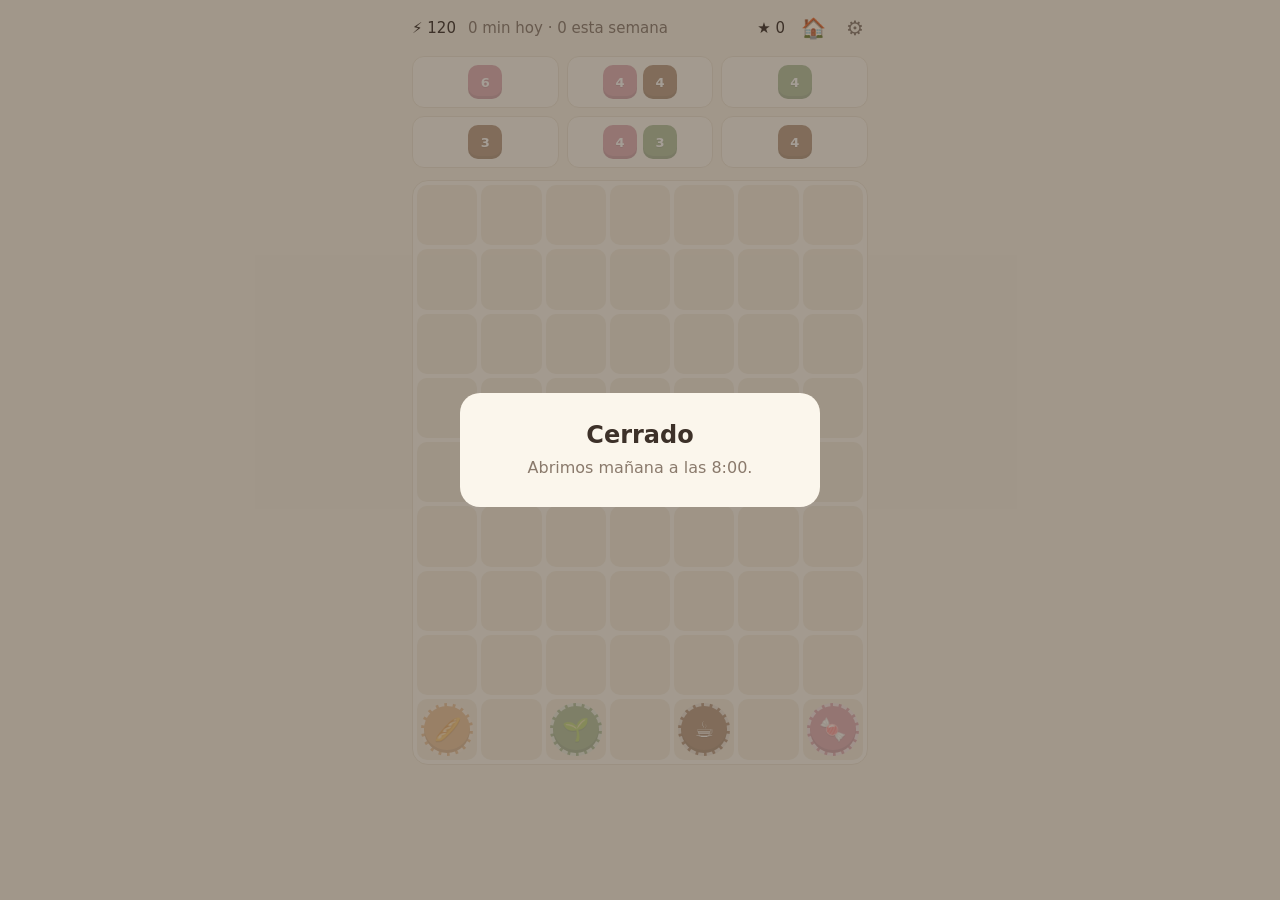
==== index.html @ cf666005 "Progresión: el local con 30 piezas desbloqueables; fix render de pedidos Co-Authored-By: Claude Fabl" ====
<!doctype html>
<html lang="es">
<head>
  <meta charset="utf-8">
  <meta name="viewport" content="width=device-width, initial-scale=1, viewport-fit=cover, user-scalable=no">
  <meta name="theme-color" content="#f3ead9">
  <meta name="apple-mobile-web-app-capable" content="yes">
  <meta name="apple-mobile-web-app-status-bar-style" content="default">
  <title>Bistró</title>
  <link rel="manifest" href="manifest.json">
  <link rel="stylesheet" href="style.css">
</head>
<body>
  <main id="app">
    <header class="top">
      <div class="stat" id="energy" title="Energía de hoy"></div>
      <div class="stat time" id="minutes" title="Minutos jugados"></div>
      <div class="stat" id="stars" title="Estrellas"></div>
      <button class="icon-btn" id="local-btn" aria-label="El local">🏠</button>
      <button class="icon-btn" id="settings-btn" aria-label="Ajustes">⚙</button>
    </header>

    <section class="orders" id="orders"></section>

    <section class="board-wrap">
      <div class="board" id="board"></div>
      <div class="trash" id="trash">🗑</div>
    </section>

    <div class="notice" id="notice" hidden></div>

    <div class="overlay" id="overlay" hidden>
      <div class="card">
        <h1 id="overlay-title"></h1>
        <p id="overlay-text"></p>
      </div>
    </div>

    <div class="overlay" id="local" hidden>
      <div class="card local-card">
        <h1>El local</h1>
        <div class="scene" id="local-scene"></div>
        <p id="local-caption"></p>
        <div class="row"><button type="button" id="local-close">Cerrar</button></div>
      </div>
    </div>

    <div class="overlay" id="settings" hidden>
      <div class="card settings-card">
        <h1>Ajustes</h1>
        <p class="muted">Los cambios aplican desde el próximo reset (7:00).</p>
        <form id="settings-form"></form>
        <div class="row">
          <button type="button" id="settings-cancel">Cerrar</button>
          <button type="button" class="primary" id="settings-save">Guardar</button>
        </div>
      </div>
    </div>
  </main>
  <script src="local.js"></script>
  <script src="app.js"></script>
</body>
</html>
---- style.css ----
:root {
  --bg: #f3ead9;
  --paper: #fbf6ec;
  --ink: #3d3129;
  --muted: #8a7a6c;
  --line: #e2d6c2;
  --cell: #ece2cf;
  --accent: #c9643f;

  --pan: #d9a066;
  --huerta: #7f9c6a;
  --cafe: #8b5e3c;
  --dulce: #c97b8e;

  --cols: 7;
  --rows: 9;
  --gap: 4px;
}

* { box-sizing: border-box; }

html, body {
  margin: 0;
  height: 100%;
  background: var(--bg);
  color: var(--ink);
  font-family: ui-rounded, "SF Pro Rounded", "Nunito", system-ui, sans-serif;
  -webkit-tap-highlight-color: transparent;
  overscroll-behavior: none;
  touch-action: manipulation;
}

#app {
  max-width: 480px;
  margin: 0 auto;
  min-height: 100%;
  display: flex;
  flex-direction: column;
  padding: max(12px, env(safe-area-inset-top)) 12px max(12px, env(safe-area-inset-bottom));
  gap: 12px;
}

.top {
  display: flex;
  align-items: center;
  gap: 12px;
  font-size: 15px;
}
.stat { font-variant-numeric: tabular-nums; }
.stat.time { color: var(--muted); flex: 1; }
.icon-btn {
  background: none; border: 0; font-size: 20px; color: var(--muted);
  cursor: pointer; padding: 4px;
}

/* Pedidos */
.orders {
  display: grid;
  grid-template-columns: repeat(3, 1fr);
  gap: 8px;
}
.order {
  background: var(--paper);
  border: 1px solid var(--line);
  border-radius: 12px;
  padding: 8px;
  display: flex;
  gap: 6px;
  justify-content: center;
  align-items: center;
  min-height: 52px;
  transition: background .15s, transform .15s;
}
.order.done { opacity: .35; }
.order.target { background: #e7f0dd; transform: scale(1.04); }
.order .item { position: static; width: 34px; height: 34px; font-size: 13px; flex: none; }
.order .item.have { outline: 3px solid #7f9c6a; }

/* Tablero */
.board-wrap { position: relative; }
.board {
  display: grid;
  grid-template-columns: repeat(var(--cols), 1fr);
  gap: var(--gap);
  background: var(--paper);
  border: 1px solid var(--line);
  border-radius: 16px;
  padding: var(--gap);
  user-select: none;
  touch-action: none;
}
.cell {
  aspect-ratio: 1;
  background: var(--cell);
  border-radius: 10px;
  position: relative;
}
.cell.over { background: #e3d7bf; }

.item {
  position: absolute;
  inset: 4px;
  border-radius: 10px;
  display: flex;
  align-items: center;
  justify-content: center;
  font-weight: 700;
  font-size: 16px;
  color: #fff;
  text-shadow: 0 1px 0 rgba(0,0,0,.15);
  box-shadow: inset 0 -3px 0 rgba(0,0,0,.12);
  touch-action: none;
  cursor: grab;
}
.item.pan    { background: var(--pan); }
.item.huerta { background: var(--huerta); }
.item.cafe   { background: var(--cafe); }
.item.dulce  { background: var(--dulce); }
.item.gen {
  border-radius: 50%;
  border: 3px dashed rgba(255,255,255,.7);
  font-size: 22px;
  cursor: pointer;
}
.item.gen.empty { filter: saturate(.3) brightness(1.1); }
.item.dragging {
  position: fixed;
  inset: auto;
  width: 48px; height: 48px;
  z-index: 50;
  pointer-events: none;
  transform: translate(-50%, -50%) scale(1.1);
  box-shadow: 0 8px 20px rgba(0,0,0,.25);
}
.item.ghost { opacity: .25; }
.item.wants { outline: 3px solid #fff; outline-offset: -3px; }

/* Nivel máximo */
.item.max::after {
  content: "★";
  position: absolute; top: 2px; right: 5px;
  font-size: 10px; opacity: .8;
}

.trash {
  position: absolute;
  left: 50%; bottom: -8px;
  transform: translate(-50%, 100%);
  background: var(--paper);
  border: 1px solid var(--line);
  border-radius: 999px;
  width: 56px; height: 56px;
  display: flex; align-items: center; justify-content: center;
  font-size: 24px;
  opacity: 0;
  transition: opacity .15s, background .15s;
  pointer-events: none;
}
.trash.show { opacity: 1; }
.trash.over { background: #f3d4c9; }

.notice {
  text-align: center;
  color: var(--muted);
  font-size: 14px;
}

/* Overlays */
.overlay {
  position: fixed; inset: 0;
  background: rgba(61,49,41,.45);
  display: flex; align-items: center; justify-content: center;
  padding: 24px;
  z-index: 100;
}
.overlay[hidden] { display: none; }
.card {
  background: var(--paper);
  border-radius: 20px;
  padding: 28px 24px;
  max-width: 360px;
  width: 100%;
  text-align: center;
}
.card h1 { margin: 0 0 8px; font-size: 24px; }
.card p { margin: 0; color: var(--muted); line-height: 1.4; }
.local-card .scene {
  border-radius: 12px; overflow: hidden; border: 1px solid var(--line);
  margin: 8px 0 12px; line-height: 0;
}
.local-card p { font-size: 14px; }
.local-card .row { display: flex; justify-content: center; margin-top: 16px; }
.local-card button {
  font: inherit; padding: 8px 16px; border-radius: 10px;
  border: 1px solid var(--line); background: var(--paper); color: var(--ink); cursor: pointer;
}
.settings-card { text-align: left; }
.settings-card .muted { font-size: 13px; margin-bottom: 12px; }
.settings-card label {
  display: flex; justify-content: space-between; align-items: center;
  padding: 8px 0; border-bottom: 1px solid var(--line); font-size: 15px;
}
.settings-card input {
  width: 72px; text-align: right; font: inherit;
  border: 1px solid var(--line); border-radius: 8px; padding: 4px 8px;
  background: #fff; color: var(--ink);
}
.settings-card .row { display: flex; gap: 8px; margin-top: 16px; justify-content: flex-end; }
.settings-card button {
  font: inherit; padding: 8px 16px; border-radius: 10px;
  border: 1px solid var(--line); background: var(--paper); color: var(--ink); cursor: pointer;
}
.settings-card button.primary { background: var(--accent); color: #fff; border-color: var(--accent); }

#app.locked .board { opacity: .55; pointer-events: none; }
#app.locked .orders { opacity: .55; pointer-events: none; }
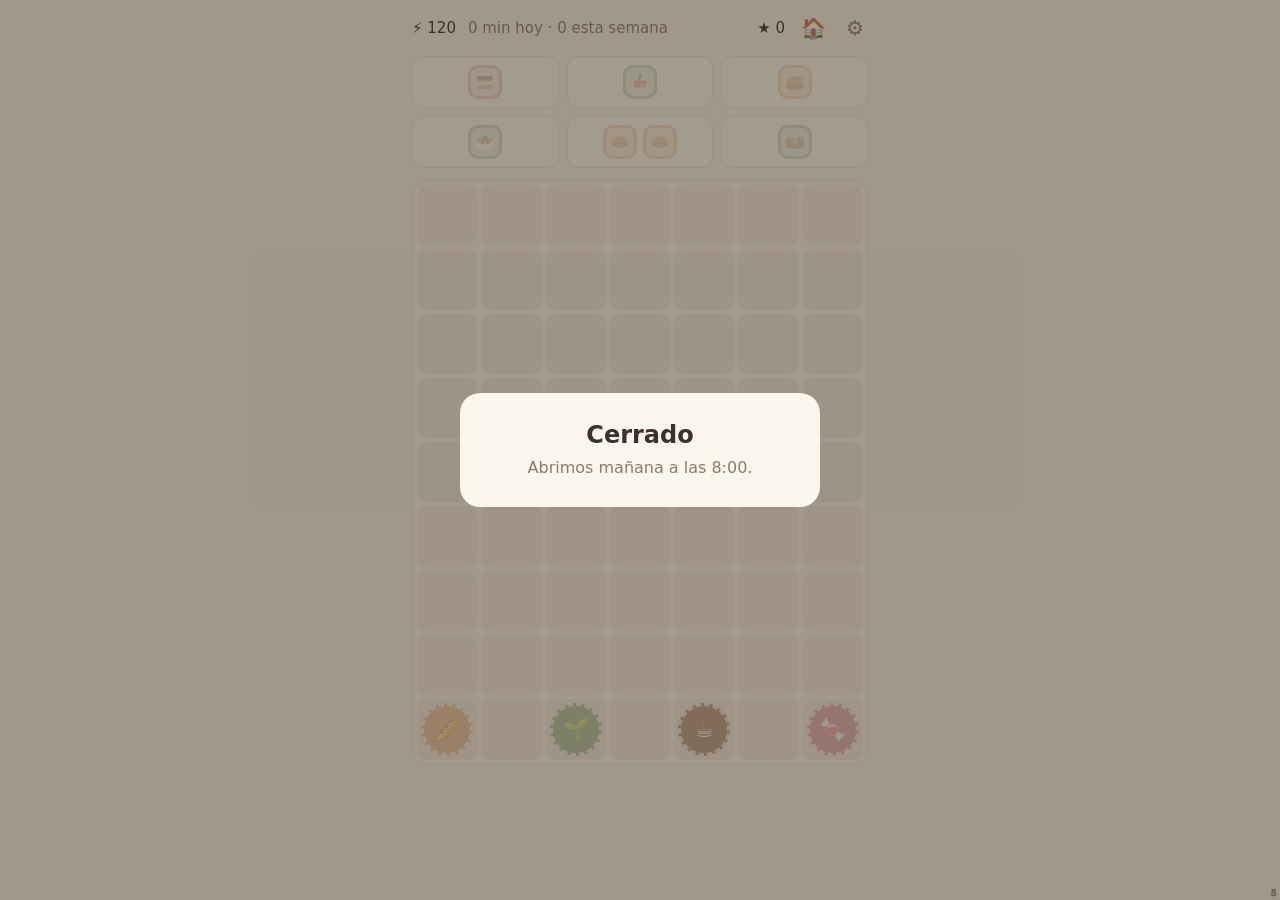
==== commit d2c38ff8: "Arte: 28 iconos SVG de ítems y casillas con fondo claro por cadena Co-Authored-By: Claude Fable 5.1 " ====
--- a/index.html
+++ b/index.html
@@ -57,6 +57,7 @@
       </div>
     </div>
   </main>
+  <script src="icons.js"></script>
   <script src="local.js"></script>
   <script src="app.js"></script>
 </body>
--- a/style.css
+++ b/style.css
@@ -72,9 +72,11 @@
   transition: background .15s, transform .15s;
 }
 .order.done { opacity: .35; }
-.order.target { background: #e7f0dd; transform: scale(1.04); }
-.order .item { position: static; width: 34px; height: 34px; font-size: 13px; flex: none; }
-.order .item.have { outline: 3px solid #7f9c6a; }
+.order.ready { border-color: #7f9c6a; background: #f1f5ea; }
+.order.accepts { border-color: #7f9c6a; border-style: dashed; background: #e7f0dd; }
+.order.target { background: #d7e6c6; transform: scale(1.06); border-style: solid; }
+.order .item { position: static; width: 34px; height: 34px; font-size: 13px; flex: none; opacity: .55; }
+.order .item.have { opacity: 1; outline: 3px solid #7f9c6a; outline-offset: 1px; }
 
 /* Tablero */
 .board-wrap { position: relative; }
@@ -112,16 +114,25 @@
   touch-action: none;
   cursor: grab;
 }
-.item.pan    { background: var(--pan); }
-.item.huerta { background: var(--huerta); }
-.item.cafe   { background: var(--cafe); }
-.item.dulce  { background: var(--dulce); }
+.item.pan    { background: #f0d8b0; box-shadow: inset 0 0 0 3px var(--pan); }
+.item.huerta { background: #cfdcc1; box-shadow: inset 0 0 0 3px var(--huerta); }
+.item.cafe   { background: #dcc2a8; box-shadow: inset 0 0 0 3px var(--cafe); }
+.item.dulce  { background: #efcdd6; box-shadow: inset 0 0 0 3px var(--dulce); }
+.item svg { width: 82%; height: 82%; display: block; }
+.item .lvl {
+  position: absolute; right: 3px; bottom: 2px;
+  font-size: 9px; font-weight: 700; color: var(--ink); opacity: .55;
+}
 .item.gen {
   border-radius: 50%;
+  box-shadow: none;
+  color: #fff;
   border: 3px dashed rgba(255,255,255,.7);
   font-size: 22px;
   cursor: pointer;
 }
+.item.gen.pan { background: var(--pan); } .item.gen.huerta { background: var(--huerta); }
+.item.gen.cafe { background: var(--cafe); } .item.gen.dulce { background: var(--dulce); }
 .item.gen.empty { filter: saturate(.3) brightness(1.1); }
 .item.dragging {
   position: fixed;
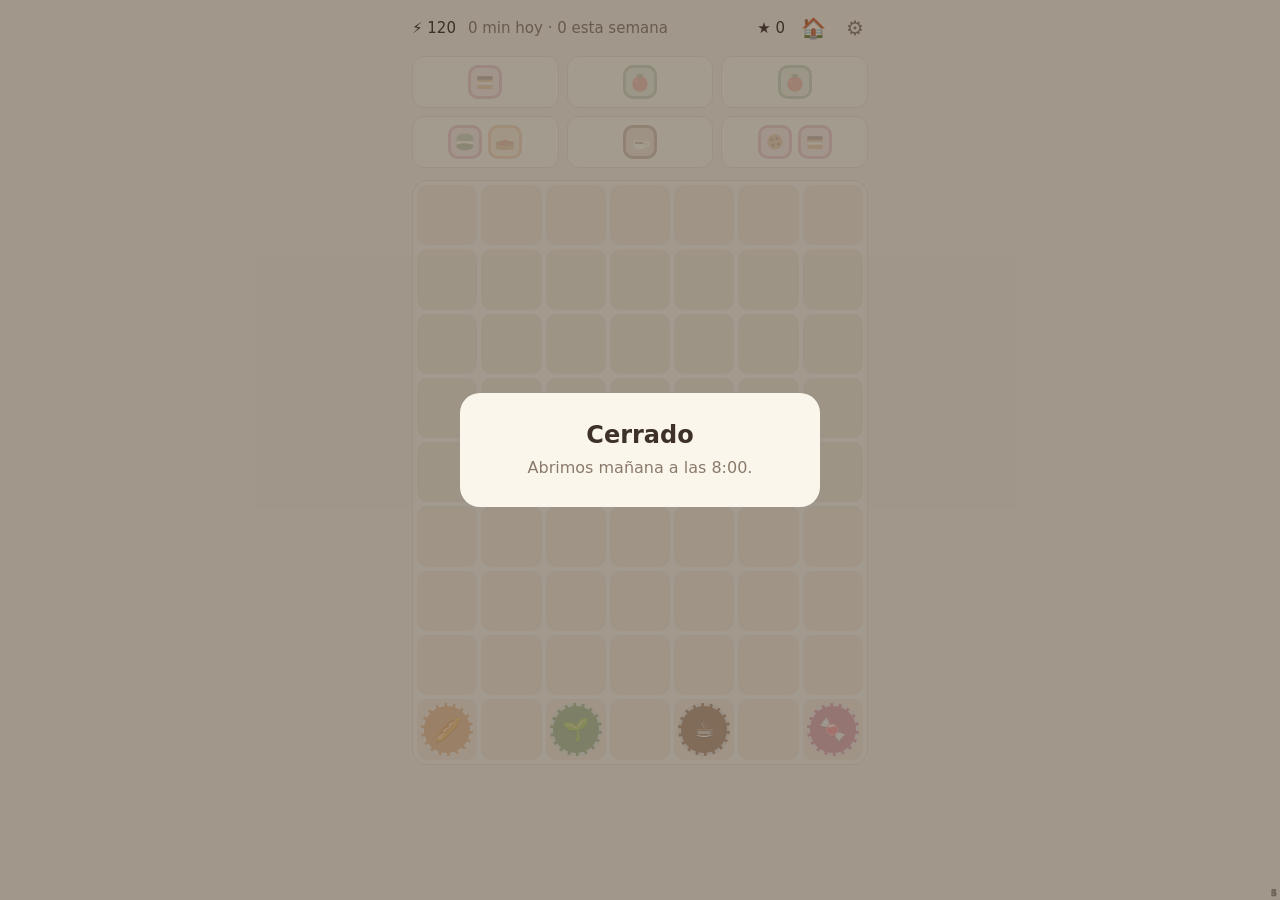
==== commit 7ba8388d: "Feedback día 1: tick verde en ítems listos, toque entrega, popup de cadena desde el pedido Co-Author" ====
--- a/index.html
+++ b/index.html
@@ -36,6 +36,15 @@
       </div>
     </div>
 
+    <div class="overlay" id="chain" hidden>
+      <div class="card chain-card">
+        <h1 id="chain-title"></h1>
+        <div class="chain-row" id="chain-row"></div>
+        <p id="chain-text"></p>
+        <div class="row"><button type="button" id="chain-close">Cerrar</button></div>
+      </div>
+    </div>
+
     <div class="overlay" id="local" hidden>
       <div class="card local-card">
         <h1>El local</h1>
--- a/style.css
+++ b/style.css
@@ -144,7 +144,16 @@
   box-shadow: 0 8px 20px rgba(0,0,0,.25);
 }
 .item.ghost { opacity: .25; }
-.item.wants { outline: 3px solid #fff; outline-offset: -3px; }
+.item.wants { box-shadow: inset 0 0 0 3px #5f8f4a; animation: wants 1.6s ease-in-out infinite; }
+.item.wants::before {
+  content: "✓";
+  position: absolute; top: -5px; right: -5px;
+  width: 17px; height: 17px; border-radius: 50%;
+  background: #5f8f4a; color: #fff;
+  font-size: 11px; line-height: 17px; text-align: center; font-weight: 700;
+  box-shadow: 0 1px 2px rgba(0,0,0,.25);
+}
+@keyframes wants { 0%, 100% { transform: translateY(0); } 50% { transform: translateY(-2px); } }
 
 /* Nivel máximo */
 .item.max::after {
@@ -195,6 +204,20 @@
 }
 .card h1 { margin: 0 0 8px; font-size: 24px; }
 .card p { margin: 0; color: var(--muted); line-height: 1.4; }
+.chain-card .chain-row {
+  display: flex; align-items: center; justify-content: center; gap: 2px;
+  margin: 12px 0; flex-wrap: wrap;
+}
+.chain-card .chain-row .item { position: static; width: 38px; height: 38px; flex: none; opacity: .45; }
+.chain-card .chain-row .item.goal { opacity: 1; transform: scale(1.15); box-shadow: inset 0 0 0 3px #5f8f4a; }
+.chain-card .chain-row .item.goal::after { content: none; }
+.chain-card .chain-row .arrow { color: var(--muted); font-size: 12px; }
+.chain-card p { font-size: 14px; }
+.chain-card .row { display: flex; justify-content: center; margin-top: 16px; }
+.chain-card button, .local-card button {
+  font: inherit; padding: 8px 16px; border-radius: 10px;
+  border: 1px solid var(--line); background: var(--paper); color: var(--ink); cursor: pointer;
+}
 .local-card .scene {
   border-radius: 12px; overflow: hidden; border: 1px solid var(--line);
   margin: 8px 0 12px; line-height: 0;
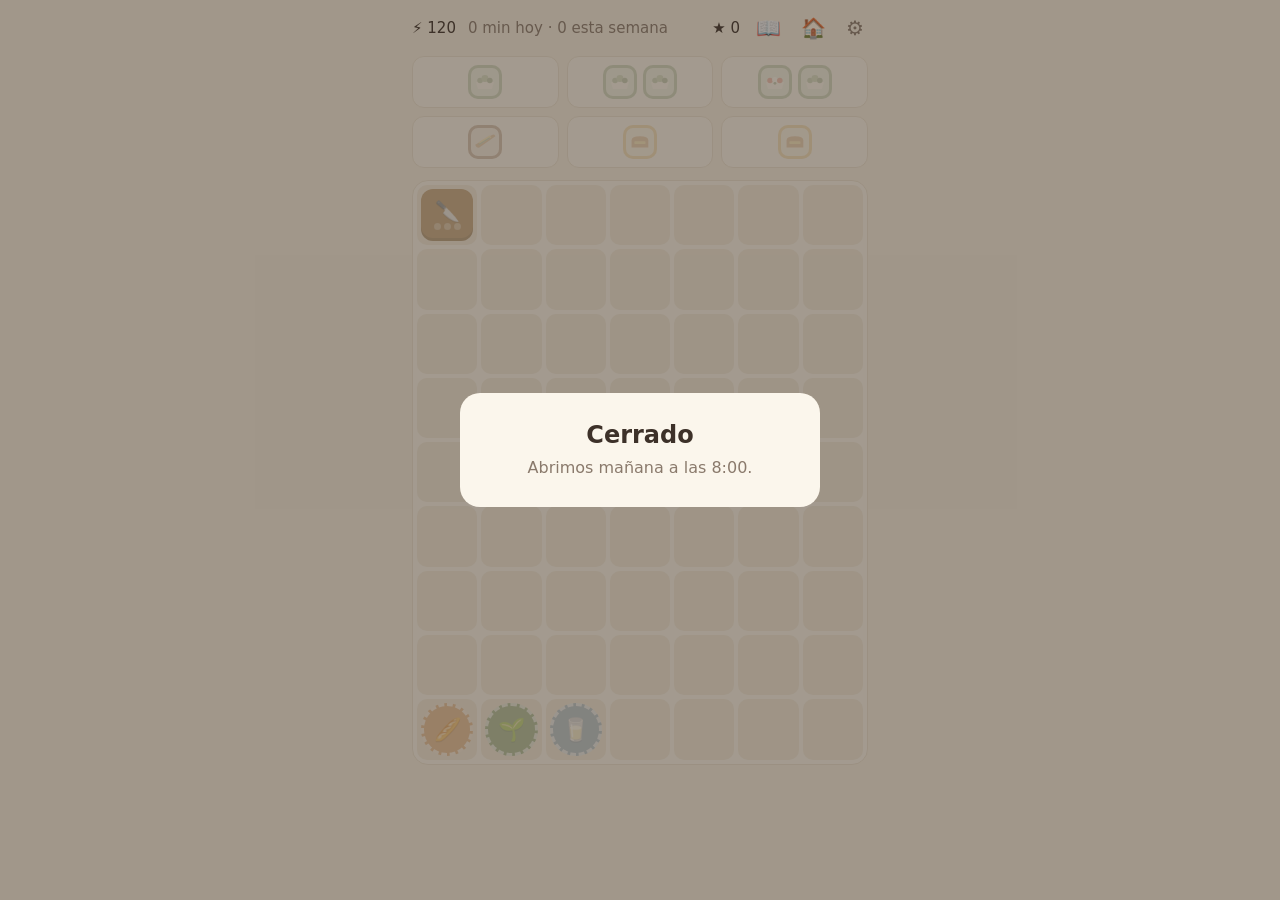
==== commit a12f39f2: "v2: ingredientes, estaciones y 72 recetas; desbloqueos de generadores y estaciones; libro de recetas" ====
--- a/index.html
+++ b/index.html
@@ -16,6 +16,7 @@
       <div class="stat" id="energy" title="Energía de hoy"></div>
       <div class="stat time" id="minutes" title="Minutos jugados"></div>
       <div class="stat" id="stars" title="Estrellas"></div>
+      <button class="icon-btn" id="book-btn" aria-label="Recetas">📖</button>
       <button class="icon-btn" id="local-btn" aria-label="El local">🏠</button>
       <button class="icon-btn" id="settings-btn" aria-label="Ajustes">⚙</button>
     </header>
@@ -39,7 +40,7 @@
     <div class="overlay" id="chain" hidden>
       <div class="card chain-card">
         <h1 id="chain-title"></h1>
-        <div class="chain-row" id="chain-row"></div>
+        <div class="chain-body" id="chain-row"></div>
         <p id="chain-text"></p>
         <div class="row"><button type="button" id="chain-close">Cerrar</button></div>
       </div>
@@ -66,6 +67,7 @@
       </div>
     </div>
   </main>
+  <script src="data.js"></script>
   <script src="icons.js"></script>
   <script src="local.js"></script>
   <script src="app.js"></script>
--- a/style.css
+++ b/style.css
@@ -114,10 +114,6 @@
   touch-action: none;
   cursor: grab;
 }
-.item.pan    { background: #f0d8b0; box-shadow: inset 0 0 0 3px var(--pan); }
-.item.huerta { background: #cfdcc1; box-shadow: inset 0 0 0 3px var(--huerta); }
-.item.cafe   { background: #dcc2a8; box-shadow: inset 0 0 0 3px var(--cafe); }
-.item.dulce  { background: #efcdd6; box-shadow: inset 0 0 0 3px var(--dulce); }
 .item svg { width: 82%; height: 82%; display: block; }
 .item .lvl {
   position: absolute; right: 3px; bottom: 2px;
@@ -131,8 +127,18 @@
   font-size: 22px;
   cursor: pointer;
 }
-.item.gen.pan { background: var(--pan); } .item.gen.huerta { background: var(--huerta); }
-.item.gen.cafe { background: var(--cafe); } .item.gen.dulce { background: var(--dulce); }
+.item.station {
+  border-radius: 12px;
+  box-shadow: inset 0 -3px 0 rgba(0,0,0,.18);
+  flex-direction: column; gap: 2px;
+  cursor: pointer;
+}
+.item.station .st-icon { font-size: 20px; line-height: 1; }
+.item.station .st-slots { display: flex; gap: 3px; }
+.item.station .st-slots i { width: 7px; height: 7px; border-radius: 50%; background: rgba(255,255,255,.35); }
+.item.station .st-slots i.full { background: #fff; }
+.item.dish.big::after { content: "×2"; position: absolute; bottom: 2px; right: 4px; font-size: 9px; font-weight: 700; color: var(--ink); opacity: .7; }
+.cell.over .item.station { filter: brightness(1.15); }
 .item.gen.empty { filter: saturate(.3) brightness(1.1); }
 .item.dragging {
   position: fixed;
@@ -204,14 +210,26 @@
 }
 .card h1 { margin: 0 0 8px; font-size: 24px; }
 .card p { margin: 0; color: var(--muted); line-height: 1.4; }
-.chain-card .chain-row {
-  display: flex; align-items: center; justify-content: center; gap: 2px;
-  margin: 12px 0; flex-wrap: wrap;
-}
-.chain-card .chain-row .item { position: static; width: 38px; height: 38px; flex: none; opacity: .45; }
-.chain-card .chain-row .item.goal { opacity: 1; transform: scale(1.15); box-shadow: inset 0 0 0 3px #5f8f4a; }
-.chain-card .chain-row .item.goal::after { content: none; }
-.chain-card .chain-row .arrow { color: var(--muted); font-size: 12px; }
+.chain-card { text-align: left; max-height: 85vh; display: flex; flex-direction: column; }
+.chain-card h1 { text-align: center; font-size: 20px; }
+.chain-card .chain-body { overflow-y: auto; margin: 8px 0; -webkit-overflow-scrolling: touch; }
+.chain-body .item { position: static; width: 36px; height: 36px; flex: none; }
+.chain-body .item .lvl { font-size: 8px; }
+.tree-node, .tree-chain, .tree-station, .book-row {
+  display: flex; align-items: center; gap: 6px;
+  padding: 3px 0 3px calc(var(--d, 0) * 18px);
+}
+.tree-name { font-size: 14px; }
+.tree-name b { color: #5f8f4a; }
+.tree-cost { margin-left: auto; font-size: 12px; color: var(--muted); white-space: nowrap; }
+.tree-station { font-size: 13px; color: var(--muted); padding-top: 0; }
+.tree-chain .item { width: 26px; height: 26px; opacity: .7; }
+.tree-chain .item .lvl, .tree-chain .item svg + .lvl { display: none; }
+.arrow, .plus { color: var(--muted); font-size: 13px; }
+.book-h { font-size: 14px; margin: 12px 0 4px; color: var(--muted); font-weight: 600; }
+.book-row { border-bottom: 1px solid var(--line); cursor: pointer; }
+.book-row.undiscovered .item.dish { filter: grayscale(1) opacity(.4); }
+.book-row .tree-name { margin-left: 2px; }
 .chain-card p { font-size: 14px; }
 .chain-card .row { display: flex; justify-content: center; margin-top: 16px; }
 .chain-card button, .local-card button {
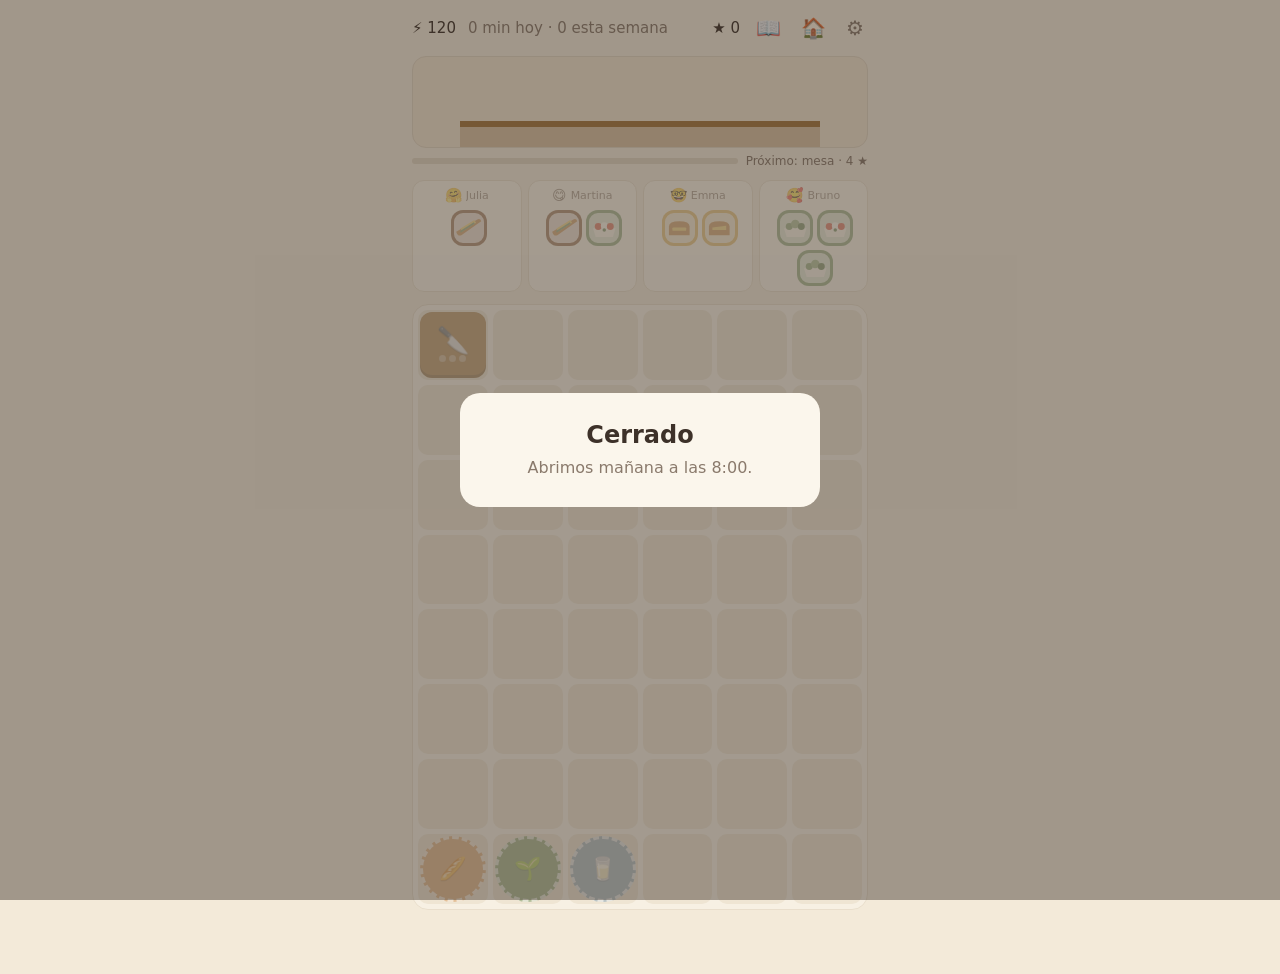
==== commit 6920656b: "El local como cabecera siempre visible, barra de próximo desbloqueo y tarjeta de desbloqueo con dibu" ====
--- a/index.html
+++ b/index.html
@@ -21,6 +21,11 @@
       <button class="icon-btn" id="settings-btn" aria-label="Ajustes">⚙</button>
     </header>
 
+    <section class="local-head">
+      <div class="local-strip" id="local-strip" title="El local"></div>
+      <div class="next"><div class="next-bar"><div class="next-fill" id="next-fill"></div></div><div class="next-text" id="next-text"></div></div>
+    </section>
+
     <section class="orders" id="orders"></section>
 
     <section class="board-wrap">
@@ -43,6 +48,16 @@
         <div class="chain-body" id="chain-row"></div>
         <p id="chain-text"></p>
         <div class="row"><button type="button" id="chain-close">Cerrar</button></div>
+      </div>
+    </div>
+
+    <div class="overlay" id="unlock" hidden>
+      <div class="card unlock-card">
+        <p class="muted small">Desbloqueado</p>
+        <div class="unlock-art" id="unlock-art"></div>
+        <h1 id="unlock-title"></h1>
+        <p id="unlock-text"></p>
+        <div class="row"><button type="button" class="primary" id="unlock-close">Seguir</button></div>
       </div>
     </div>
 
--- a/style.css
+++ b/style.css
@@ -12,9 +12,9 @@
   --cafe: #8b5e3c;
   --dulce: #c97b8e;
 
-  --cols: 7;
-  --rows: 9;
-  --gap: 4px;
+  --cols: 6;
+  --rows: 8;
+  --gap: 5px;
 }
 
 * { box-sizing: border-box; }
@@ -53,30 +53,71 @@
   cursor: pointer; padding: 4px;
 }
 
+/* Cabecera del local */
+.local-head { display: flex; flex-direction: column; gap: 6px; }
+.local-strip {
+  height: 92px; border-radius: 14px; overflow: hidden; border: 1px solid var(--line);
+  background: #f1e4cf; cursor: pointer; line-height: 0;
+}
+.local-strip svg { width: 100%; height: 240px; margin-top: -92px; } /* muestra la franja media: pared baja + suelo */
+.next { display: flex; align-items: center; gap: 8px; font-size: 12px; color: var(--muted); }
+.next-bar { flex: 1; height: 6px; border-radius: 3px; background: var(--line); overflow: hidden; }
+.next-fill { height: 100%; background: #c9a24a; border-radius: 3px; transition: width .4s; }
+.next-text { white-space: nowrap; }
+
+.unlock-card .unlock-art { display: flex; justify-content: center; margin: 8px 0 12px; }
+.unlock-card .unlock-art svg { width: 160px; height: 110px; border-radius: 12px; }
+.unlock-card .small { font-size: 12px; letter-spacing: .08em; text-transform: uppercase; margin-bottom: 4px; }
+.unlock-card .row { display: flex; justify-content: center; margin-top: 16px; }
+.unlock-card button {
+  font: inherit; padding: 8px 20px; border-radius: 10px;
+  border: 1px solid var(--accent); background: var(--accent); color: #fff; cursor: pointer;
+}
+
 /* Pedidos */
 .orders {
   display: grid;
-  grid-template-columns: repeat(3, 1fr);
-  gap: 8px;
+  grid-template-columns: repeat(4, 1fr);
+  gap: 6px;
 }
 .order {
   background: var(--paper);
   border: 1px solid var(--line);
   border-radius: 12px;
-  padding: 8px;
+  padding: 6px 4px 7px;
   display: flex;
-  gap: 6px;
-  justify-content: center;
+  flex-direction: column;
+  gap: 5px;
   align-items: center;
-  min-height: 52px;
+  min-height: 78px;
   transition: background .15s, transform .15s;
 }
-.order.done { opacity: .35; }
+.order .who { display: flex; align-items: center; gap: 4px; font-size: 11px; color: var(--muted); max-width: 100%; }
+.order .who .face { font-size: 14px; }
+.order .who .name { overflow: hidden; text-overflow: ellipsis; white-space: nowrap; }
+.order .dishes { display: flex; flex-wrap: wrap; justify-content: center; gap: 4px; }
+.order.done { background: #eef3e6; border-color: #cfdcc1; }
+.order.done .who { color: #5f8f4a; }
+.order .thanks { font-size: 13px; font-weight: 700; color: #5f8f4a; margin: auto 0; }
+.order .thanks.pop { animation: pop .5s ease-out; }
+@keyframes pop { 0% { transform: scale(.4); opacity: 0; } 60% { transform: scale(1.25); opacity: 1; } 100% { transform: scale(1); } }
+#stars.bump { animation: bump .5s ease-out; }
+@keyframes bump { 0% { transform: scale(1); } 40% { transform: scale(1.5); color: #c9643f; } 100% { transform: scale(1); } }
+.item.gift { animation: gift 1.2s ease-out 2; }
+@keyframes gift { 0%, 100% { transform: scale(1); } 50% { transform: scale(1.12); box-shadow: 0 0 0 4px #e4b45a; } }
 .order.ready { border-color: #7f9c6a; background: #f1f5ea; }
 .order.accepts { border-color: #7f9c6a; border-style: dashed; background: #e7f0dd; }
 .order.target { background: #d7e6c6; transform: scale(1.06); border-style: solid; }
-.order .item { position: static; width: 34px; height: 34px; font-size: 13px; flex: none; opacity: .55; }
-.order .item.have { opacity: 1; outline: 3px solid #7f9c6a; outline-offset: 1px; }
+.order .item { position: static; width: 36px; height: 36px; font-size: 13px; flex: none; }
+
+.order .item.have { outline: 3px solid #5f8f4a; outline-offset: 1px; }
+.order .item.have::before {
+  content: "✓"; position: absolute; top: -6px; right: -6px;
+  width: 16px; height: 16px; border-radius: 50%;
+  background: #5f8f4a; color: #fff; font-size: 11px; line-height: 16px; text-align: center; font-weight: 700;
+}
+.order .item { position: relative; }
+.order .item.done { opacity: .25; }
 
 /* Tablero */
 .board-wrap { position: relative; }
@@ -101,8 +142,8 @@
 
 .item {
   position: absolute;
-  inset: 4px;
-  border-radius: 10px;
+  inset: 2px;
+  border-radius: 12px;
   display: flex;
   align-items: center;
   justify-content: center;
@@ -114,15 +155,16 @@
   touch-action: none;
   cursor: grab;
 }
-.item svg { width: 82%; height: 82%; display: block; }
+.item svg { width: 96%; height: 96%; display: block; }
 .item .lvl {
   position: absolute; right: 3px; bottom: 2px;
-  font-size: 9px; font-weight: 700; color: var(--ink); opacity: .55;
+  font-size: 10px; font-weight: 700; color: var(--ink); opacity: .6;
 }
 .item.gen {
   border-radius: 50%;
   box-shadow: none;
   color: #fff;
+  font-size: 26px;
   border: 3px dashed rgba(255,255,255,.7);
   font-size: 22px;
   cursor: pointer;
@@ -133,7 +175,7 @@
   flex-direction: column; gap: 2px;
   cursor: pointer;
 }
-.item.station .st-icon { font-size: 20px; line-height: 1; }
+.item.station .st-icon { font-size: 26px; line-height: 1; }
 .item.station .st-slots { display: flex; gap: 3px; }
 .item.station .st-slots i { width: 7px; height: 7px; border-radius: 50%; background: rgba(255,255,255,.35); }
 .item.station .st-slots i.full { background: #fff; }
@@ -143,7 +185,7 @@
 .item.dragging {
   position: fixed;
   inset: auto;
-  width: 48px; height: 48px;
+  width: 56px; height: 56px;
   z-index: 50;
   pointer-events: none;
   transform: translate(-50%, -50%) scale(1.1);
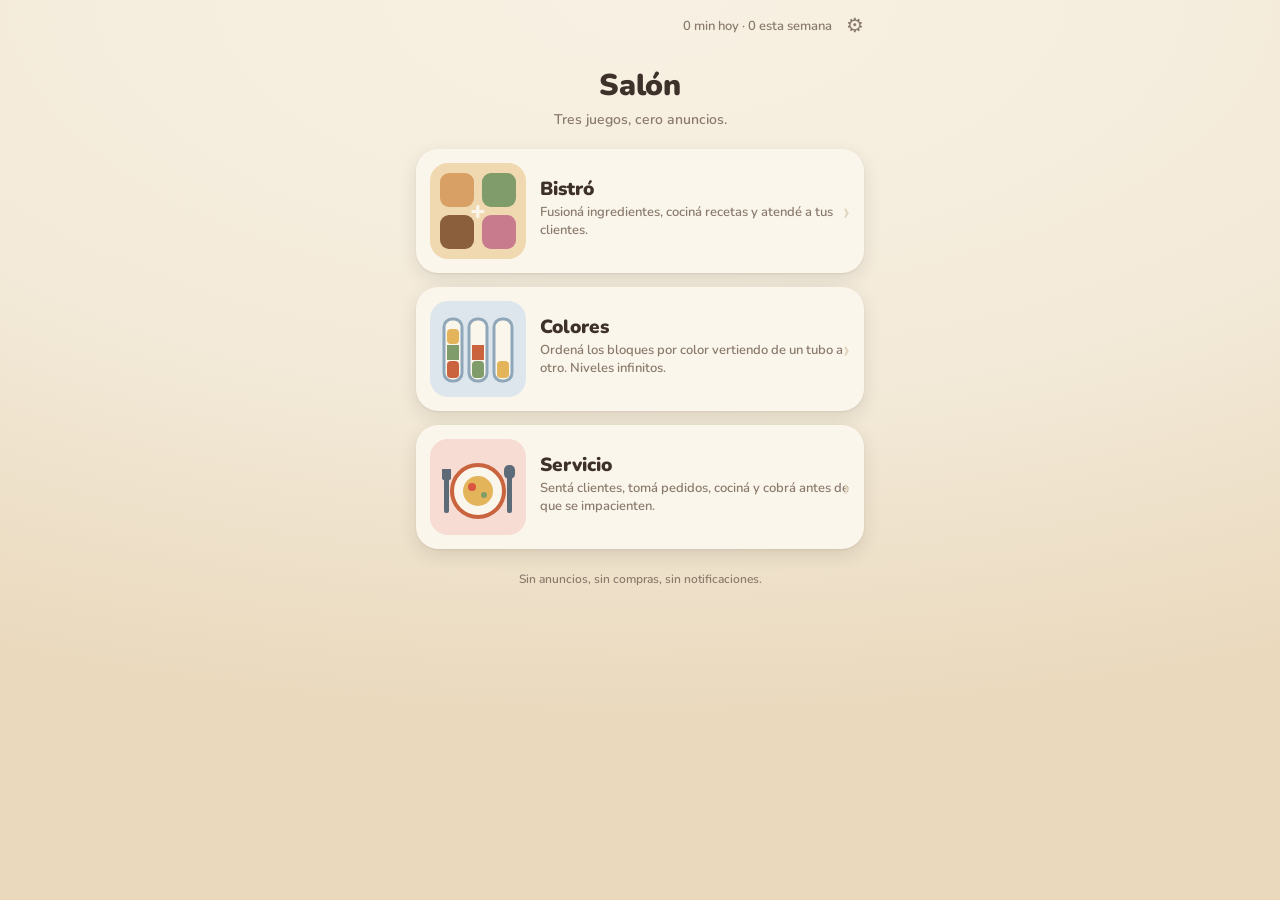
==== commit 18575bab: "Salón: hub con tres juegos (Bistró, Colores, Servicio); minutos y límites opcionales compartidos Co-" ====
--- a/index.html
+++ b/index.html
@@ -6,85 +6,85 @@
   <meta name="theme-color" content="#f3ead9">
   <meta name="apple-mobile-web-app-capable" content="yes">
   <meta name="apple-mobile-web-app-status-bar-style" content="default">
-  <title>Bistró</title>
+  <title>Salón</title>
   <link rel="manifest" href="manifest.json">
-  <link rel="stylesheet" href="style.css">
+  <link rel="stylesheet" href="common.css">
+  <style>
+    .hub { max-width: 480px; margin: 0 auto; padding: 0 16px max(16px, env(safe-area-inset-bottom)); display: flex; flex-direction: column; gap: 14px; }
+    .hero { text-align: center; padding: 18px 0 6px; }
+    .hero h1 { margin: 0; font-size: 30px; font-weight: 900; letter-spacing: -.01em; }
+    .hero p { margin: 4px 0 0; color: var(--muted); font-size: 14px; }
+    .games { display: flex; flex-direction: column; gap: 14px; }
+    .game {
+      display: grid; grid-template-columns: 96px 1fr; gap: 14px; align-items: center;
+      background: var(--paper); border-radius: 22px; padding: 14px; text-decoration: none; color: inherit;
+      box-shadow: var(--shadow); transition: transform .12s; position: relative; overflow: hidden;
+    }
+    .game:active { transform: scale(.98); }
+    .game .art { width: 96px; height: 96px; border-radius: 18px; display: grid; place-items: center; overflow: hidden; }
+    .game .art svg { width: 100%; height: 100%; }
+    .game h2 { margin: 0 0 2px; font-size: 19px; font-weight: 900; }
+    .game p { margin: 0; color: var(--muted); font-size: 13px; line-height: 1.35; }
+    .game .meta { margin-top: 6px; font-size: 12px; color: var(--accent); font-weight: 800; }
+    .game .go { position: absolute; right: 14px; top: 50%; transform: translateY(-50%); color: var(--line); font-size: 26px; }
+    .foot { text-align: center; color: var(--muted); font-size: 12px; margin-top: 8px; }
+  </style>
 </head>
 <body>
-  <main id="app">
-    <header class="top">
-      <div class="stat" id="energy" title="Energía de hoy"></div>
-      <div class="stat time" id="minutes" title="Minutos jugados"></div>
-      <div class="stat" id="stars" title="Estrellas"></div>
-      <button class="icon-btn" id="book-btn" aria-label="Recetas">📖</button>
-      <button class="icon-btn" id="local-btn" aria-label="El local">🏠</button>
-      <button class="icon-btn" id="settings-btn" aria-label="Ajustes">⚙</button>
-    </header>
-
-    <section class="local-head">
-      <div class="local-strip" id="local-strip" title="El local"></div>
-      <div class="next"><div class="next-bar"><div class="next-fill" id="next-fill"></div></div><div class="next-text" id="next-text"></div></div>
-    </section>
-
-    <section class="orders" id="orders"></section>
-
-    <section class="board-wrap">
-      <div class="board" id="board"></div>
-      <div class="trash" id="trash">🗑</div>
-    </section>
-
-    <div class="notice" id="notice" hidden></div>
-
-    <div class="overlay" id="overlay" hidden>
-      <div class="card">
-        <h1 id="overlay-title"></h1>
-        <p id="overlay-text"></p>
-      </div>
+  <div class="topbar" id="topbar"></div>
+  <main class="hub">
+    <div class="hero">
+      <h1>Salón</h1>
+      <p>Tres juegos, cero anuncios.</p>
     </div>
-
-    <div class="overlay" id="chain" hidden>
-      <div class="card chain-card">
-        <h1 id="chain-title"></h1>
-        <div class="chain-body" id="chain-row"></div>
-        <p id="chain-text"></p>
-        <div class="row"><button type="button" id="chain-close">Cerrar</button></div>
-      </div>
+    <div class="games">
+      <a class="game" href="merge/">
+        <div class="art" style="background:#f0d8b0">
+          <svg viewBox="0 0 96 96"><g><rect x="10" y="10" width="34" height="34" rx="9" fill="#d9a066"/><rect x="52" y="10" width="34" height="34" rx="9" fill="#7f9c6a"/><rect x="10" y="52" width="34" height="34" rx="9" fill="#8b5e3c"/><rect x="52" y="52" width="34" height="34" rx="9" fill="#c97b8e"/><text x="48" y="56" text-anchor="middle" font-size="26" font-family="Nunito, sans-serif" font-weight="900" fill="#fbf6ec">+</text></g></svg>
+        </div>
+        <div>
+          <h2>Bistró</h2>
+          <p>Fusioná ingredientes, cociná recetas y atendé a tus clientes.</p>
+          <div class="meta" id="meta-merge"></div>
+        </div>
+        <div class="go">›</div>
+      </a>
+      <a class="game" href="sort/">
+        <div class="art" style="background:#dde6ec">
+          <svg viewBox="0 0 96 96"><g><rect x="14" y="18" width="18" height="62" rx="8" fill="#fbf6ec" stroke="#8fa7b8" stroke-width="3"/><rect x="17" y="60" width="12" height="17" rx="4" fill="#c9643f"/><rect x="17" y="44" width="12" height="15" fill="#7f9c6a"/><rect x="17" y="28" width="12" height="15" rx="4" fill="#e4b45a"/><rect x="39" y="18" width="18" height="62" rx="8" fill="#fbf6ec" stroke="#8fa7b8" stroke-width="3"/><rect x="42" y="60" width="12" height="17" rx="4" fill="#7f9c6a"/><rect x="42" y="44" width="12" height="15" fill="#c9643f"/><rect x="64" y="18" width="18" height="62" rx="8" fill="#fbf6ec" stroke="#8fa7b8" stroke-width="3"/><rect x="67" y="60" width="12" height="17" rx="4" fill="#e4b45a"/></g></svg>
+        </div>
+        <div>
+          <h2>Colores</h2>
+          <p>Ordená los bloques por color vertiendo de un tubo a otro. Niveles infinitos.</p>
+          <div class="meta" id="meta-sort"></div>
+        </div>
+        <div class="go">›</div>
+      </a>
+      <a class="game" href="diner/">
+        <div class="art" style="background:#f6dcd2">
+          <svg viewBox="0 0 96 96"><g><circle cx="48" cy="52" r="26" fill="#fbf6ec" stroke="#c9643f" stroke-width="4"/><circle cx="48" cy="52" r="15" fill="#e4b45a"/><circle cx="42" cy="48" r="4" fill="#d9553f"/><circle cx="54" cy="56" r="3" fill="#7f9c6a"/><rect x="14" y="30" width="5" height="44" rx="2" fill="#5d6b78"/><rect x="77" y="30" width="5" height="44" rx="2" fill="#5d6b78"/><path d="M12 30 h9 v10 q-4.5 4 -9 0 Z" fill="#5d6b78"/><rect x="74" y="26" width="11" height="14" rx="5" fill="#5d6b78"/></g></svg>
+        </div>
+        <div>
+          <h2>Servicio</h2>
+          <p>Sentá clientes, tomá pedidos, cociná y cobrá antes de que se impacienten.</p>
+          <div class="meta" id="meta-diner"></div>
+        </div>
+        <div class="go">›</div>
+      </a>
     </div>
-
-    <div class="overlay" id="unlock" hidden>
-      <div class="card unlock-card">
-        <p class="muted small">Desbloqueado</p>
-        <div class="unlock-art" id="unlock-art"></div>
-        <h1 id="unlock-title"></h1>
-        <p id="unlock-text"></p>
-        <div class="row"><button type="button" class="primary" id="unlock-close">Seguir</button></div>
-      </div>
-    </div>
-
-    <div class="overlay" id="local" hidden>
-      <div class="card local-card">
-        <h1>El local</h1>
-        <div class="scene" id="local-scene"></div>
-        <p id="local-caption"></p>
-        <div class="row"><button type="button" id="local-close">Cerrar</button></div>
-      </div>
-    </div>
-
-    <div class="overlay" id="settings" hidden>
-      <div class="card settings-card">
-        <h1>Ajustes</h1>
-        <p class="muted">Los cambios aplican desde el próximo reset (7:00).</p>
-        <form id="settings-form"></form>
-        <div class="row">
-          <button type="button" id="settings-cancel">Cerrar</button>
-          <button type="button" class="primary" id="settings-save">Guardar</button>
-        </div>
-      </div>
-    </div>
+    <p class="foot">Sin anuncios, sin compras, sin notificaciones.</p>
   </main>
-  <script src="data.js"></script>
-  <script src="icons.js"></script>
-  <script src="local.js"></script>
-  <script src="app.js"></script>
+  <script src="common.js"></script>
+  <script>
+    HUB.mountTopbar(document.getElementById('topbar'), '', { back: false });
+    try {
+      const b = JSON.parse(localStorage.getItem('bistro.v2') || 'null');
+      if (b) document.getElementById('meta-merge').textContent = `★ ${b.stars || 0} · ${(b.discovered || []).length} recetas`;
+      const s = JSON.parse(localStorage.getItem('sort.v1') || 'null');
+      if (s) document.getElementById('meta-sort').textContent = `Nivel ${s.level || 1}`;
+      const d = JSON.parse(localStorage.getItem('diner.v1') || 'null');
+      if (d) document.getElementById('meta-diner').textContent = `Día ${d.day || 1} · ${d.coins || 0} monedas`;
+    } catch (e) {}
+  </script>
 </body>
 </html>
--- a/common.css
+++ b/common.css
@@ -0,0 +1,108 @@
+/* Base compartida por el hub y los tres juegos */
+@import url('https://fonts.googleapis.com/css2?family=Nunito:wght@500;700;800;900&display=swap');
+
+:root {
+  --bg: #f3ead9;
+  --bg2: #ead9bd;
+  --paper: #fbf6ec;
+  --ink: #3d3129;
+  --muted: #8a7a6c;
+  --line: #e2d6c2;
+  --accent: #c9643f;
+  --accent2: #e4b45a;
+  --green: #5f8f4a;
+  --shadow: 0 6px 18px rgba(61, 49, 41, .12), 0 1px 2px rgba(61, 49, 41, .08);
+  --shadow-sm: 0 2px 6px rgba(61, 49, 41, .10);
+  --r: 16px;
+}
+
+* { box-sizing: border-box; }
+html, body {
+  margin: 0; height: 100%;
+  background: radial-gradient(120% 80% at 50% 0%, #f8f1e3 0%, var(--bg) 55%, var(--bg2) 100%) fixed;
+  color: var(--ink);
+  font-family: 'Nunito', ui-rounded, system-ui, sans-serif;
+  font-weight: 600;
+  -webkit-tap-highlight-color: transparent;
+  overscroll-behavior: none;
+  touch-action: manipulation;
+  -webkit-font-smoothing: antialiased;
+}
+button { font: inherit; }
+
+/* Barra superior común */
+.topbar {
+  display: flex; align-items: center; gap: 10px;
+  padding: max(8px, env(safe-area-inset-top)) 12px 4px;
+  max-width: 480px; margin: 0 auto;
+  font-size: 14px;
+}
+.topbar .back {
+  width: 36px; height: 36px; border-radius: 50%; border: 0;
+  background: var(--paper); box-shadow: var(--shadow-sm); color: var(--ink);
+  font-size: 18px; cursor: pointer; display: grid; place-items: center;
+}
+.topbar .title { font-weight: 800; font-size: 17px; }
+.topbar .spacer { flex: 1; }
+.topbar .mins { color: var(--muted); font-variant-numeric: tabular-nums; font-size: 13px; }
+.topbar .icon-btn {
+  background: none; border: 0; font-size: 20px; color: var(--muted); cursor: pointer; padding: 4px;
+}
+
+/* Tarjeta / overlay comunes */
+.overlay {
+  position: fixed; inset: 0; z-index: 100;
+  background: rgba(61, 49, 41, .45); backdrop-filter: blur(2px);
+  display: flex; align-items: center; justify-content: center; padding: 24px;
+}
+.overlay[hidden] { display: none; }
+.card {
+  background: var(--paper); border-radius: 22px; padding: 26px 22px;
+  max-width: 360px; width: 100%; text-align: center; box-shadow: var(--shadow);
+  animation: cardIn .25s ease-out;
+}
+@keyframes cardIn { from { transform: translateY(12px) scale(.96); opacity: 0; } to { transform: none; opacity: 1; } }
+.card h1 { margin: 0 0 8px; font-size: 22px; font-weight: 900; }
+.card p { margin: 0; color: var(--muted); line-height: 1.45; }
+.card .row { display: flex; gap: 8px; margin-top: 18px; justify-content: center; }
+.btn {
+  font: inherit; font-weight: 800; padding: 10px 20px; border-radius: 14px; cursor: pointer;
+  border: 1px solid var(--line); background: var(--paper); color: var(--ink);
+  box-shadow: var(--shadow-sm); transition: transform .08s;
+}
+.btn:active { transform: scale(.97); }
+.btn.primary { background: var(--accent); border-color: var(--accent); color: #fff; }
+.btn.gold { background: var(--accent2); border-color: var(--accent2); color: var(--ink); }
+.muted { color: var(--muted); }
+.small { font-size: 13px; }
+
+/* Ajustes del hub */
+.settings-card { text-align: left; }
+.settings-card label {
+  display: flex; justify-content: space-between; align-items: center; gap: 12px;
+  padding: 10px 0; border-bottom: 1px solid var(--line); font-size: 15px;
+}
+.settings-card label span { flex: 1; }
+.settings-card input[type=number] {
+  width: 76px; text-align: right; font: inherit; border: 1px solid var(--line); border-radius: 10px;
+  padding: 6px 8px; background: #fff; color: var(--ink);
+}
+.switch { position: relative; width: 44px; height: 26px; flex: none; }
+.switch input { opacity: 0; width: 0; height: 0; }
+.switch i {
+  position: absolute; inset: 0; border-radius: 13px; background: var(--line); transition: .2s; cursor: pointer;
+}
+.switch i::after {
+  content: ""; position: absolute; width: 20px; height: 20px; left: 3px; top: 3px;
+  border-radius: 50%; background: #fff; transition: .2s; box-shadow: 0 1px 3px rgba(0,0,0,.2);
+}
+.switch input:checked + i { background: var(--green); }
+.switch input:checked + i::after { transform: translateX(18px); }
+.settings-card h2 { font-size: 13px; text-transform: uppercase; letter-spacing: .08em; color: var(--muted); margin: 16px 0 2px; }
+
+.toast {
+  position: fixed; left: 50%; bottom: max(20px, env(safe-area-inset-bottom)); transform: translateX(-50%);
+  background: var(--ink); color: #fff; padding: 10px 16px; border-radius: 999px; font-size: 14px;
+  box-shadow: var(--shadow); z-index: 200; animation: toastIn .25s ease-out; pointer-events: none;
+}
+@keyframes toastIn { from { transform: translate(-50%, 10px); opacity: 0; } to { transform: translate(-50%, 0); opacity: 1; } }
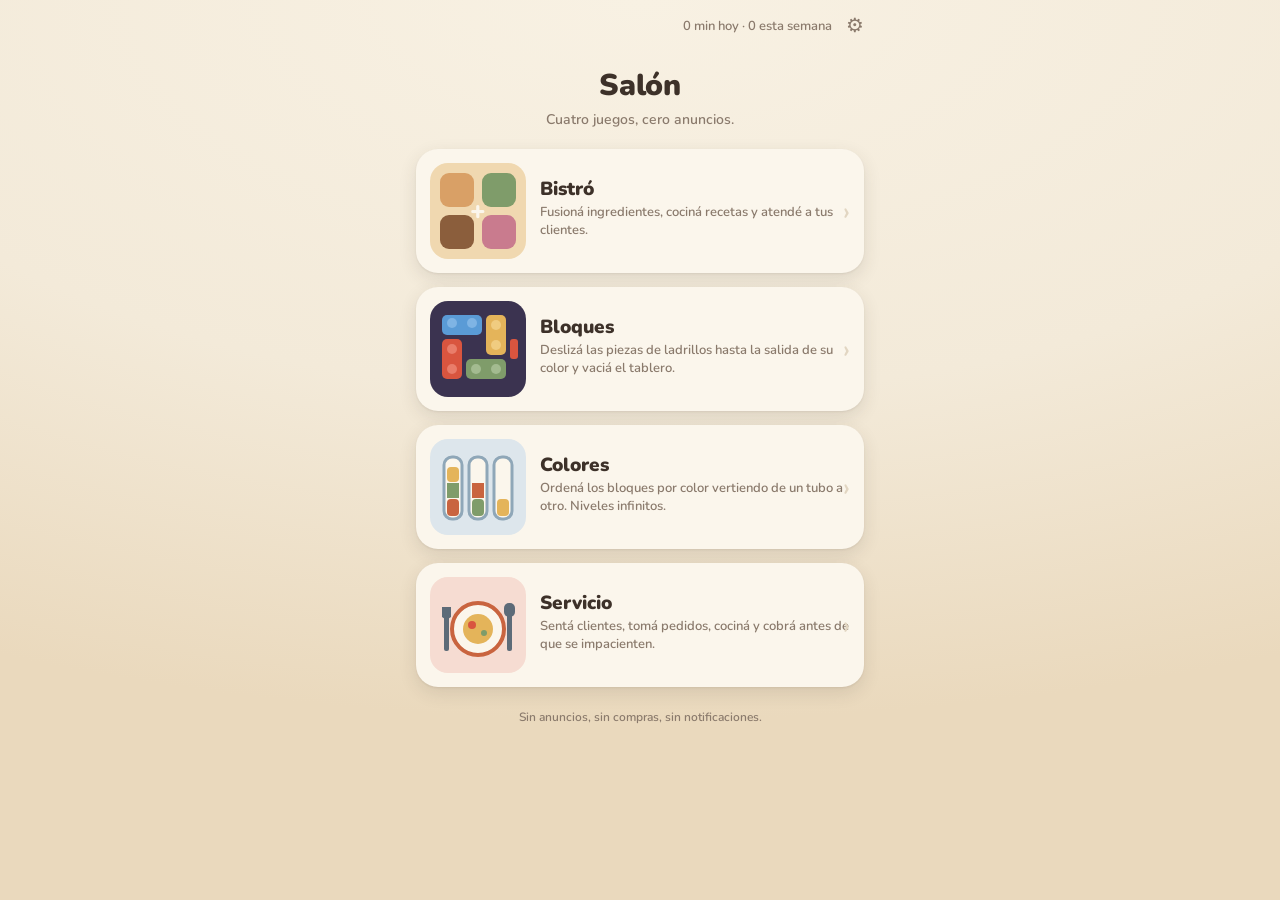
==== commit d5784eaa: "Bloques: cuarto juego, deslizar piezas de ladrillos hasta la salida de su color Co-Authored-By: Clau" ====
--- a/index.html
+++ b/index.html
@@ -35,7 +35,7 @@
   <main class="hub">
     <div class="hero">
       <h1>Salón</h1>
-      <p>Tres juegos, cero anuncios.</p>
+      <p>Cuatro juegos, cero anuncios.</p>
     </div>
     <div class="games">
       <a class="game" href="merge/">
@@ -46,6 +46,17 @@
           <h2>Bistró</h2>
           <p>Fusioná ingredientes, cociná recetas y atendé a tus clientes.</p>
           <div class="meta" id="meta-merge"></div>
+        </div>
+        <div class="go">›</div>
+      </a>
+      <a class="game" href="blocks/">
+        <div class="art" style="background:#3b3350">
+          <svg viewBox="0 0 96 96"><g><rect x="12" y="14" width="40" height="20" rx="5" fill="#5a9bd6"/><circle cx="22" cy="22" r="5" fill="#7fb4e4"/><circle cx="42" cy="22" r="5" fill="#7fb4e4"/><rect x="56" y="14" width="20" height="40" rx="5" fill="#e4b45a"/><circle cx="66" cy="24" r="5" fill="#f0cc80"/><circle cx="66" cy="44" r="5" fill="#f0cc80"/><rect x="12" y="38" width="20" height="40" rx="5" fill="#d9553f"/><circle cx="22" cy="48" r="5" fill="#e97d6a"/><circle cx="22" cy="68" r="5" fill="#e97d6a"/><rect x="36" y="58" width="40" height="20" rx="5" fill="#7f9c6a"/><circle cx="46" cy="68" r="5" fill="#a3bb90"/><circle cx="66" cy="68" r="5" fill="#a3bb90"/><rect x="80" y="38" width="8" height="20" rx="3" fill="#d9553f"/></g></svg>
+        </div>
+        <div>
+          <h2>Bloques</h2>
+          <p>Deslizá las piezas de ladrillos hasta la salida de su color y vaciá el tablero.</p>
+          <div class="meta" id="meta-blocks"></div>
         </div>
         <div class="go">›</div>
       </a>
@@ -80,6 +91,8 @@
     try {
       const b = JSON.parse(localStorage.getItem('bistro.v2') || 'null');
       if (b) document.getElementById('meta-merge').textContent = `★ ${b.stars || 0} · ${(b.discovered || []).length} recetas`;
+      const bl = JSON.parse(localStorage.getItem('blocks.v1') || 'null');
+      if (bl) document.getElementById('meta-blocks').textContent = `Nivel ${bl.level || 1}`;
       const s = JSON.parse(localStorage.getItem('sort.v1') || 'null');
       if (s) document.getElementById('meta-sort').textContent = `Nivel ${s.level || 1}`;
       const d = JSON.parse(localStorage.getItem('diner.v1') || 'null');
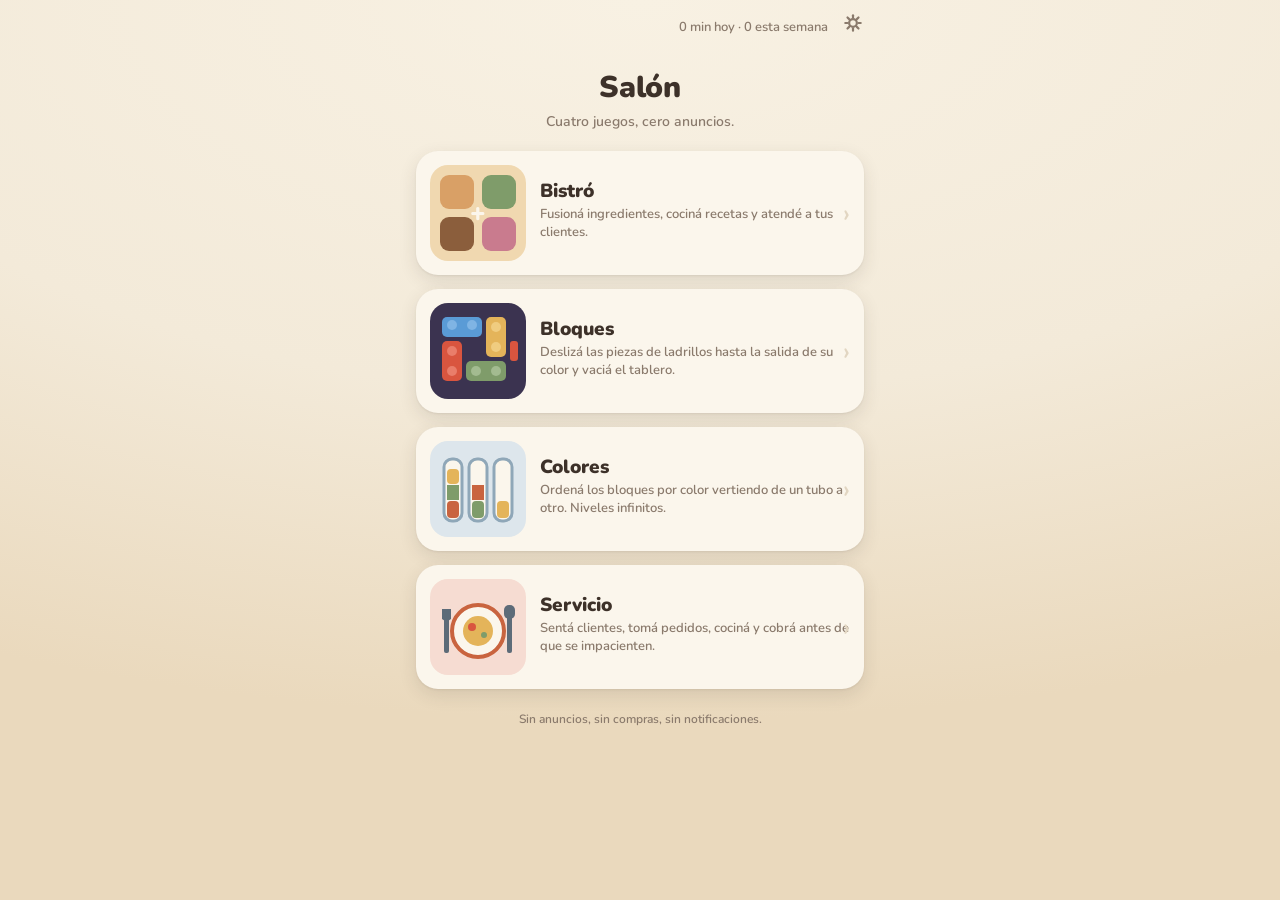
==== commit 81cd3bef: "Arte SVG compartido: avatares de clientes, estaciones, platos e iconos en vez de emoji Co-Authored-B" ====
--- a/index.html
+++ b/index.html
@@ -85,6 +85,7 @@
     </div>
     <p class="foot">Sin anuncios, sin compras, sin notificaciones.</p>
   </main>
+  <script src="art.js"></script>
   <script src="common.js"></script>
   <script>
     HUB.mountTopbar(document.getElementById('topbar'), '', { back: false });
